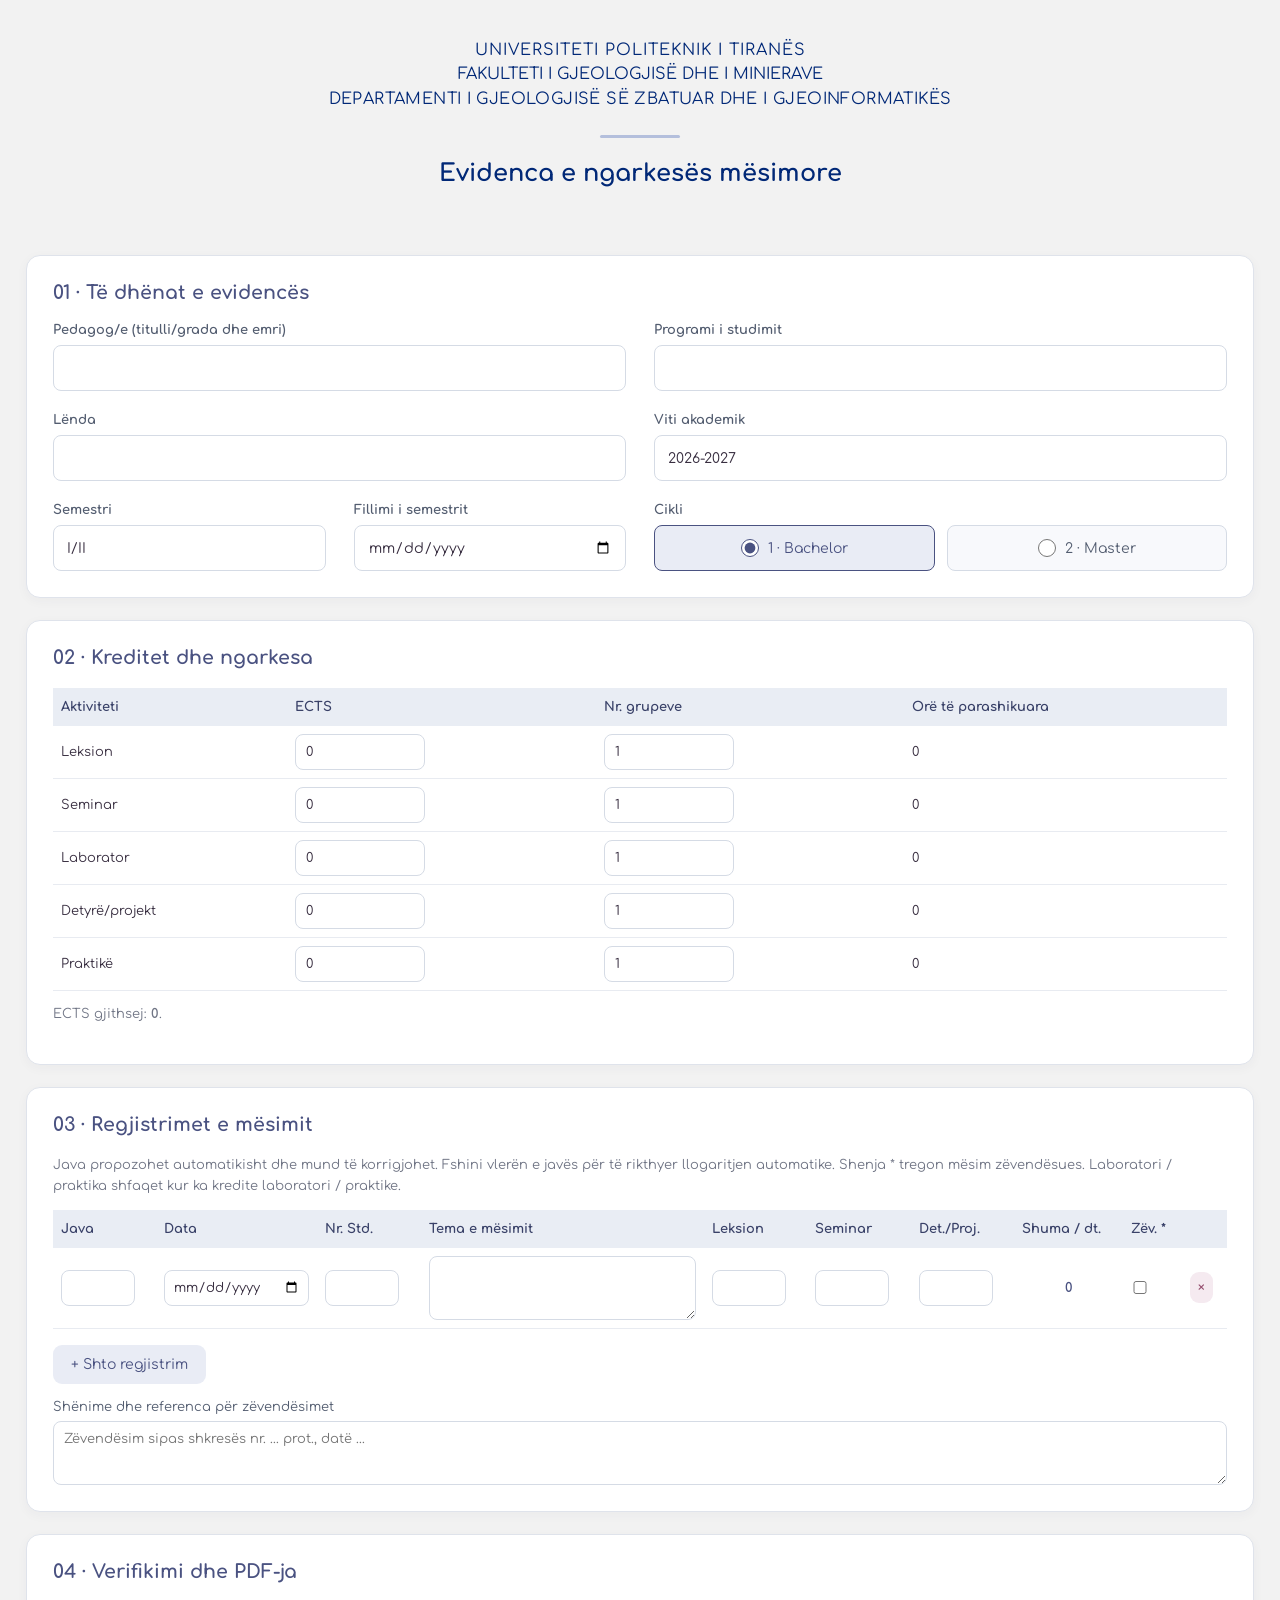
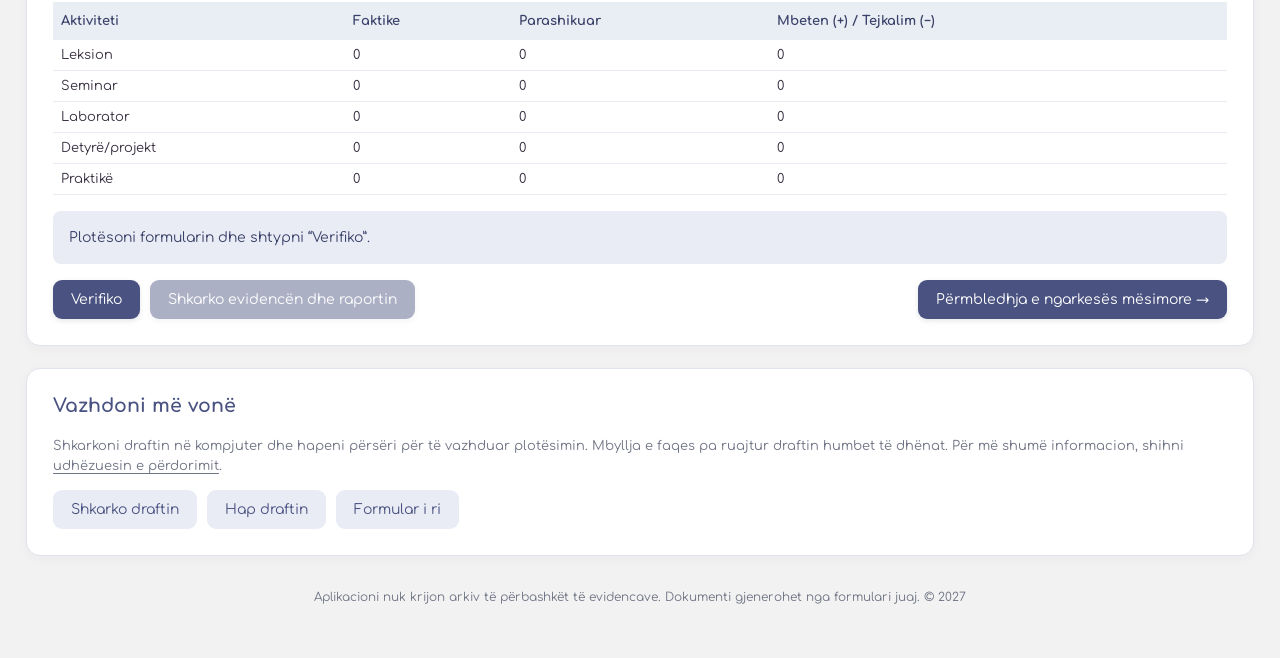
==== index.html @ a80e26cd "Update index.html" ====
<!doctype html>
<html lang="sq">

<head>
  <meta charset="utf-8">
  <meta
    name="viewport"
    content="width=device-width, initial-scale=1, shrink-to-fit=no, user-scalable=no"
  >

  <title>Evidenca mësimore | UPT</title>

  <link rel="icon" href="data:,">
  <link rel="stylesheet" href="style.css">
</head>

<body>
  <header>
    <div class="inner">
      <div class="institution-university">
        UNIVERSITETI POLITEKNIK I TIRANËS
      </div>

      <div class="institution-faculty">
        FAKULTETI I GJEOLOGJISË DHE I MINIERAVE
      </div>

      <div class="institution-department">
        DEPARTAMENTI I GJEOLOGJISË SË ZBATUAR
        DHE I GJEOINFORMATIKËS
      </div>

      <div class="header-divider"></div>

      <h1>Evidenca e ngarkesës mësimore</h1>
    </div>
  </header>

  <main>
    <form id="form" novalidate>
      <section>
        <h2>01 · Të dhënat e evidencës</h2>

        <div id="metadata"></div>
      </section>

      <section>
        <h2>02 · Kreditet dhe ngarkesa</h2>

        <div class="scroll">
          <table id="credits">
            <thead>
              <tr>
                <th>Aktiviteti</th>
                <th>ECTS</th>
                <th>Nr. grupeve</th>
                <th>Orë të parashikuara</th>
              </tr>
            </thead>

            <tbody></tbody>
          </table>
        </div>

        <p class="muted">
          ECTS gjithsej: <strong id="ects">0</strong>.
        </p>
      </section>

      <section>
        <h2>03 · Regjistrimet e mësimit</h2>

        <p class="muted">
          Java propozohet automatikisht dhe mund të korrigjohet.
          Fshini vlerën e javës për të rikthyer llogaritjen automatike.
          Shenja * tregon mësim zëvendësues.
          Laboratori / praktika shfaqet kur ka kredite laboratori / praktike.
        </p>

        <div
          id="practice-warning"
          class="status error"
          role="status"
          hidden
        ></div>

        <div class="scroll">
          <table id="lessons">
            <thead>
              <tr>
                <th>Java</th>
                <th>Data</th>
                <th>Nr. Std.</th>
                <th>Tema e mësimit</th>
                <th>Leksion</th>
                <th>Seminar</th>
                <th data-lab>Lab.</th>
                <th>Det./Proj.</th>
                <th data-practice>Praktikë</th>
                <th>Shuma / dt.</th>
                <th>Zëv. *</th>
                <th></th>
              </tr>
            </thead>

            <tbody></tbody>
          </table>
        </div>

        <p>
          <button type="button" id="add" class="secondary">
            + Shto regjistrim
          </button>
        </p>

        <label>
          Shënime dhe referenca për zëvendësimet
          <textarea
            id="notes"
            maxlength="500"
            placeholder="Zëvendësim sipas shkresës nr. ... prot., datë ..."
          ></textarea>
        </label>
      </section>

      <section>
        <h2>04 · Verifikimi dhe PDF-ja</h2>

        <div class="scroll">
          <table id="summary">
            <thead>
              <tr>
                <th>Aktiviteti</th>
                <th>Faktike</th>
                <th>Parashikuar</th>
                <th>Mbeten (+) / Tejkalim (−)</th>
              </tr>
            </thead>

            <tbody></tbody>
          </table>
        </div>

        <div
          id="status"
          class="status"
          role="status"
          aria-live="polite"
        >Plotësoni formularin dhe shtypni “Verifiko”.</div>

        <div class="actions">
          <button type="button" id="verify">
            Verifiko
          </button>

          <button type="button" id="print-pdf" disabled>
            Shkarko evidencën dhe raportin
          </button>

          <a
            href="./permbledhje/"
            class="button-link summary-action"
            target="_blank"
            rel="noopener noreferrer"
          >Përmbledhja e ngarkesës mësimore →</a>
        </div>
      </section>

      <section>
        <h2>Vazhdoni më vonë</h2>

        <p class="muted">
          Shkarkoni draftin në kompjuter dhe hapeni përsëri
          për të vazhduar plotësimin.
          Mbyllja e faqes pa ruajtur draftin humbet të dhënat.
          Për më shumë informacion, shihni
          <a
            href="./readme/"
            class="readme-link"
            target="_blank"
            rel="noopener noreferrer"
          >udhëzuesin e përdorimit</a>.
        </p>

        <div class="actions">
          <button type="button" id="save" class="secondary">
            Shkarko draftin
          </button>

          <button type="button" id="load" class="secondary">
            Hap draftin
          </button>

          <input
            type="file"
            id="file"
            accept=".json,application/json"
            hidden
          >

          <button type="button" id="clear" class="secondary">
            Formular i ri
          </button>
        </div>
      </section>
    </form>

    <footer>
      Aplikacioni nuk krijon arkiv të përbashkët të evidencave.
      Dokumenti gjenerohet nga formulari juaj.
      &copy; 2027
    </footer>
  </main>

  <script src="vendor/pdfmake.min.js"></script>
  <script src="vendor/comfortaa-vfs.js"></script>
  <script src="core.js"></script>
  <script src="pdf.js"></script>
  <script src="app.js"></script>
</body>

</html>
---- style.css ----
/* Fontet */

@font-face {
  font-family: "Comfortaa";
  src: url("fonts/Comfortaa-Regular.ttf") format("truetype");
  font-weight: 300 500;
  font-style: normal;
  font-display: swap;
}

@font-face {
  font-family: "Comfortaa";
  src: url("fonts/Comfortaa-Bold.ttf") format("truetype");
  font-weight: 600 900;
  font-style: normal;
  font-display: swap;
}

/* Ngjyrat */

:root {
  --primary: #4a5281;
  --primary-dark: #394168;
  --primary-light: #e9ecf5;
  --primary-light-hover: #dde2ef;

  --page-bg: #f2f2f2;
  --surface: #ffffff;

  --text: #382e40;
  --muted: #707585;
  --label: #535d70;
  --header-text: #012877;

  --border: #d5dbe5;
  --section-border: #dfe3eb;
  --row-border: #e8ebf1;

  --table-header: #e9edf4;
  --focus: #7b87b2;
  --focus-ring: #b4bfdc;
}

/* Rregullat bazë */

*,
*::before,
*::after {
  box-sizing: border-box;
}

[hidden] {
  display: none !important;
}

body {
  margin: 0;
  font-family: "Comfortaa", sans-serif;
  font-optical-sizing: auto;
  color: var(--text);
  background: var(--page-bg);
}

.comfortaa-400 {
  font-family: "Comfortaa", sans-serif;
  font-optical-sizing: auto;
  font-weight: 400;
  font-style: normal;
}

/* Koka e faqes */

header {
  padding: 38px 24px 32px;
  background: var(--page-bg);
  color: var(--header-text);
  text-align: center;
}

header .inner,
main {
  max-width: 1260px;
  margin: auto;
}

.institution-university {
  letter-spacing: 1px;
  line-height: 1.5;
}

.institution-faculty {
  line-height: 1.5;
}

.institution-department {
  letter-spacing: 0.4px;
  line-height: 1.7;
}

.header-divider {
  width: 80px;
  height: 3px;
  margin: 22px auto;
  background: var(--focus-ring);
  border-radius: 3px;
}

h1 {
  margin: 0 0 10px;
  font-size: 24px;
  font-weight: 600;
}

header p {
  margin: 0;
  font-size: 14px;
  line-height: 1.6;
}

/* Përmbajtja */

main {
  padding: 26px 16px;
}

section {
  margin-bottom: 22px;
  padding: 26px;
  background: var(--surface);
  border: 1px solid var(--section-border);
  border-radius: 14px;
  box-shadow: 0 3px 12px rgba(40, 55, 85, 0.04);
}

h2 {
  margin: 0 0 20px;
  color: var(--primary);
  font-size: 19px;
}

/* 01 · Të dhënat e evidencës */

#metadata {
  display: grid;
  grid-template-columns: repeat(12, minmax(0, 1fr));
  gap: 22px 28px;
  align-items: start;
}

#metadata > .metadata-half {
  grid-column: span 6;
}

#metadata > .metadata-quarter {
  grid-column: span 3;
}

label,
.cycle-field {
  display: block;
  min-width: 0;
  color: var(--label);
  font-size: 13px;
}

#metadata > label,
#metadata > .cycle-field {
  font-weight: 600;
}

/* Fushat e formularit */

input,
textarea {
  display: block;
  width: 100%;
  margin-top: 7px;
  padding: 10px;
  border: 1px solid var(--border);
  border-radius: 8px;
  background: var(--surface);
  color: var(--text);
  font: inherit;
}

#metadata input:not([type="radio"]):not([type="hidden"]) {
  height: 46px;
  margin-top: 8px;
  padding: 11px 13px;
  font-size: 14px;
  font-weight: normal;
}

textarea {
  min-height: 64px;
  resize: vertical;
}

input:focus,
textarea:focus {
  outline: 2px solid var(--focus);
  outline-offset: 1px;
  border-color: var(--focus);
}

/* Datat — kalendari i shfletuesit */

input[type="date"] {
  -webkit-appearance: none;
  appearance: none;
  color-scheme: light;

  width: 100%;
  min-width: 0;
  max-width: 100%;
  min-inline-size: 0;

  height: 46px;
  min-height: 46px;
  font-size: 16px;
  line-height: normal;
}

#metadata input[type="date"] {
  font-size: 16px;
}

input[type="date"]::-webkit-date-and-time-value {
  min-width: 0;
  margin: 0;
  padding: 0;
  text-align: left;
}

/* Përzgjedhja e ciklit */

.cycle-options {
  display: flex;
  gap: 12px;
  margin-top: 8px;
  min-height: 46px;
}

.cycle-options label {
  white-space: nowrap;
  flex: 1;
  display: flex;
  align-items: center;
  justify-content: center;
  gap: 9px;

  min-height: 46px;
  padding: 9px 12px;
  border: 1px solid var(--border);
  border-radius: 8px;

  background: #f8f9fc;
  font-size: 14px;
  font-weight: normal;
  cursor: pointer;
}

.cycle-options label:has(input:checked) {
  border-color: var(--primary);
  background: var(--primary-light);
  color: var(--primary);
}

.cycle-options input[type="radio"] {
  flex-shrink: 0;
  width: 18px;
  height: 18px;
  margin: 0;
  padding: 0;
  accent-color: var(--primary);
}

/* Tabelat */

.scroll {
  max-width: 100%;
  overflow-x: auto;
}

table {
  width: 100%;
  border-collapse: collapse;
  font-size: 13px;
}

th {
  padding: 12px 8px;
  background: var(--table-header);
  color: var(--primary-dark);
  text-align: left;
  vertical-align: middle;
}

td {
  padding: 8px;
  border-bottom: 1px solid var(--row-border);
}

td input,
td textarea {
  margin: 0;
}

/* 02 · Kreditet dhe ngarkesa */

#credits input {
  max-width: 130px;
}

/* 03 · Regjistrimet e mësimit */

#lessons {
  min-width: 1120px;
}

#lessons.no-practice {
  min-width: 1040px;
}

#lessons th {
  white-space: nowrap;
}

#lessons input {
  width: 74px;
  padding: 8px;
}

#lessons th:nth-child(2),
#lessons td:nth-child(2) {
  width: 161px;
  min-width: 161px;
}

/* Lartësi e njëjtë për datën dhe fushat numerike */

#lessons input[type="number"],
#lessons input[data-k="date"] {
  height: 36px;
  min-height: 36px;
  padding: 8px;
  font-size: 13px;
  line-height: normal;
}

#lessons input[data-k="date"] {
  width: 145px;
  min-width: 145px;
  max-width: 145px;
}

#lessons textarea {
  min-width: 230px;
}

#lessons input[type="checkbox"] {
  width: 18px;
  accent-color: var(--primary);
}

#lessons [data-total] {
  text-align: center;
  font-weight: bold;
  color: var(--primary);
}

/* Butonat */

button,
.download,
.button-link {
  display: inline-block;
  padding: 12px 18px;
  border: 0;
  border-radius: 9px;

  background: var(--primary);
  color: white;

  font: inherit;
  font-size: 14px;
  text-decoration: none;

  cursor: pointer;
  box-shadow: 0 2px 5px rgba(40, 55, 85, 0.12);
  transition: background-color 0.2s, box-shadow 0.2s;
}

button:not(:disabled):hover,
.download:hover,
.button-link:hover {
  background: var(--primary-dark);
  box-shadow: 0 4px 10px rgba(40, 55, 85, 0.18);
}

button:focus-visible,
.download:focus-visible,
.button-link:focus-visible {
  outline: 3px solid var(--focus-ring);
  outline-offset: 3px;
}

button.secondary,
.button-link.secondary {
  background: var(--primary-light);
  color: var(--primary);
  box-shadow: none;
}

button.secondary:not(:disabled):hover,
.button-link.secondary:hover {
  background: var(--primary-light-hover);
  box-shadow: none;
}

button.remove {
  padding: 8px;
  background: #f5eaf0;
  color: #934b6c;
  box-shadow: none;
}

button.remove:not(:disabled):hover {
  background: #ecd7e2;
  box-shadow: none;
}

button:disabled {
  opacity: 0.45;
  cursor: not-allowed;
}

.actions {
  display: flex;
  flex-wrap: wrap;
  align-items: center;
  gap: 10px;
}

/* Udhëzuesi pas tekstit për ruajtjen e draftit */

.muted .readme-link {
  color: inherit;
  font-size: inherit;
  text-decoration: underline;
  text-underline-offset: 3px;
}

.muted .readme-link:hover {
  color: var(--primary);
}

.muted .readme-link:focus-visible {
  outline: 2px solid var(--primary);
  outline-offset: 4px;
  border-radius: 3px;
}

/* Tekstet ndihmëse dhe mesazhet */

.muted {
  color: var(--muted);
  font-size: 13px;
  line-height: 1.6;
}

.status {
  min-width: 0;
  max-width: 100%;

  margin: 16px 0;
  padding: 16px;
  border-radius: 8px;

  background: var(--primary-light);
  color: var(--primary-dark);

  white-space: pre-line;
  overflow-wrap: anywhere;
  word-break: normal;

  font-size: 14px;
  line-height: 1.5;
}

.status.error {
  background: #fff0ed;
  color: #943c2d;
}

.status.success {
  background: #e5f4eb;
  color: #1e6040;
}

.bad {
  color: #b34b32;
  font-weight: bold;
}

/* Fundi i faqes */

footer {
  padding: 12px 0 28px;
  color: var(--muted);
  font-size: 12px;
  text-align: center;
}

/* Hapësira e ciklit në tablet */

@media (min-width: 761px) and (max-width: 1000px) {
  #metadata .cycle-options {
    gap: 8px;
  }

  #metadata .cycle-options label {
    gap: 6px;
    padding: 9px 6px;
    font-size: 13px;
  }
}

/* Paraqitja në ekranet e vogla */

@media (max-width: 760px) {
  #metadata {
    grid-template-columns: 1fr;
    gap: 18px;
  }

  #metadata > .metadata-half,
  #metadata > .metadata-quarter {
    grid-column: 1 / -1;
  }

  section {
    padding: 17px;
  }

  header {
    padding: 28px 18px;
  }

  .institution-university {
    font-size: 18px;
  }

  .institution-faculty {
    font-size: 13px;
  }

  .institution-department {
    font-size: 11px;
  }

  h1 {
    font-size: 23px;
  }
}

/* Përmbledhja në bllokun e verifikimit. */
.button-link.summary-action {
  margin-left: auto;
  max-width: 100%;
  text-align: center;
}

@media (max-width: 760px) {
  .button-link.summary-action {
    margin-left: 0;
  }
}
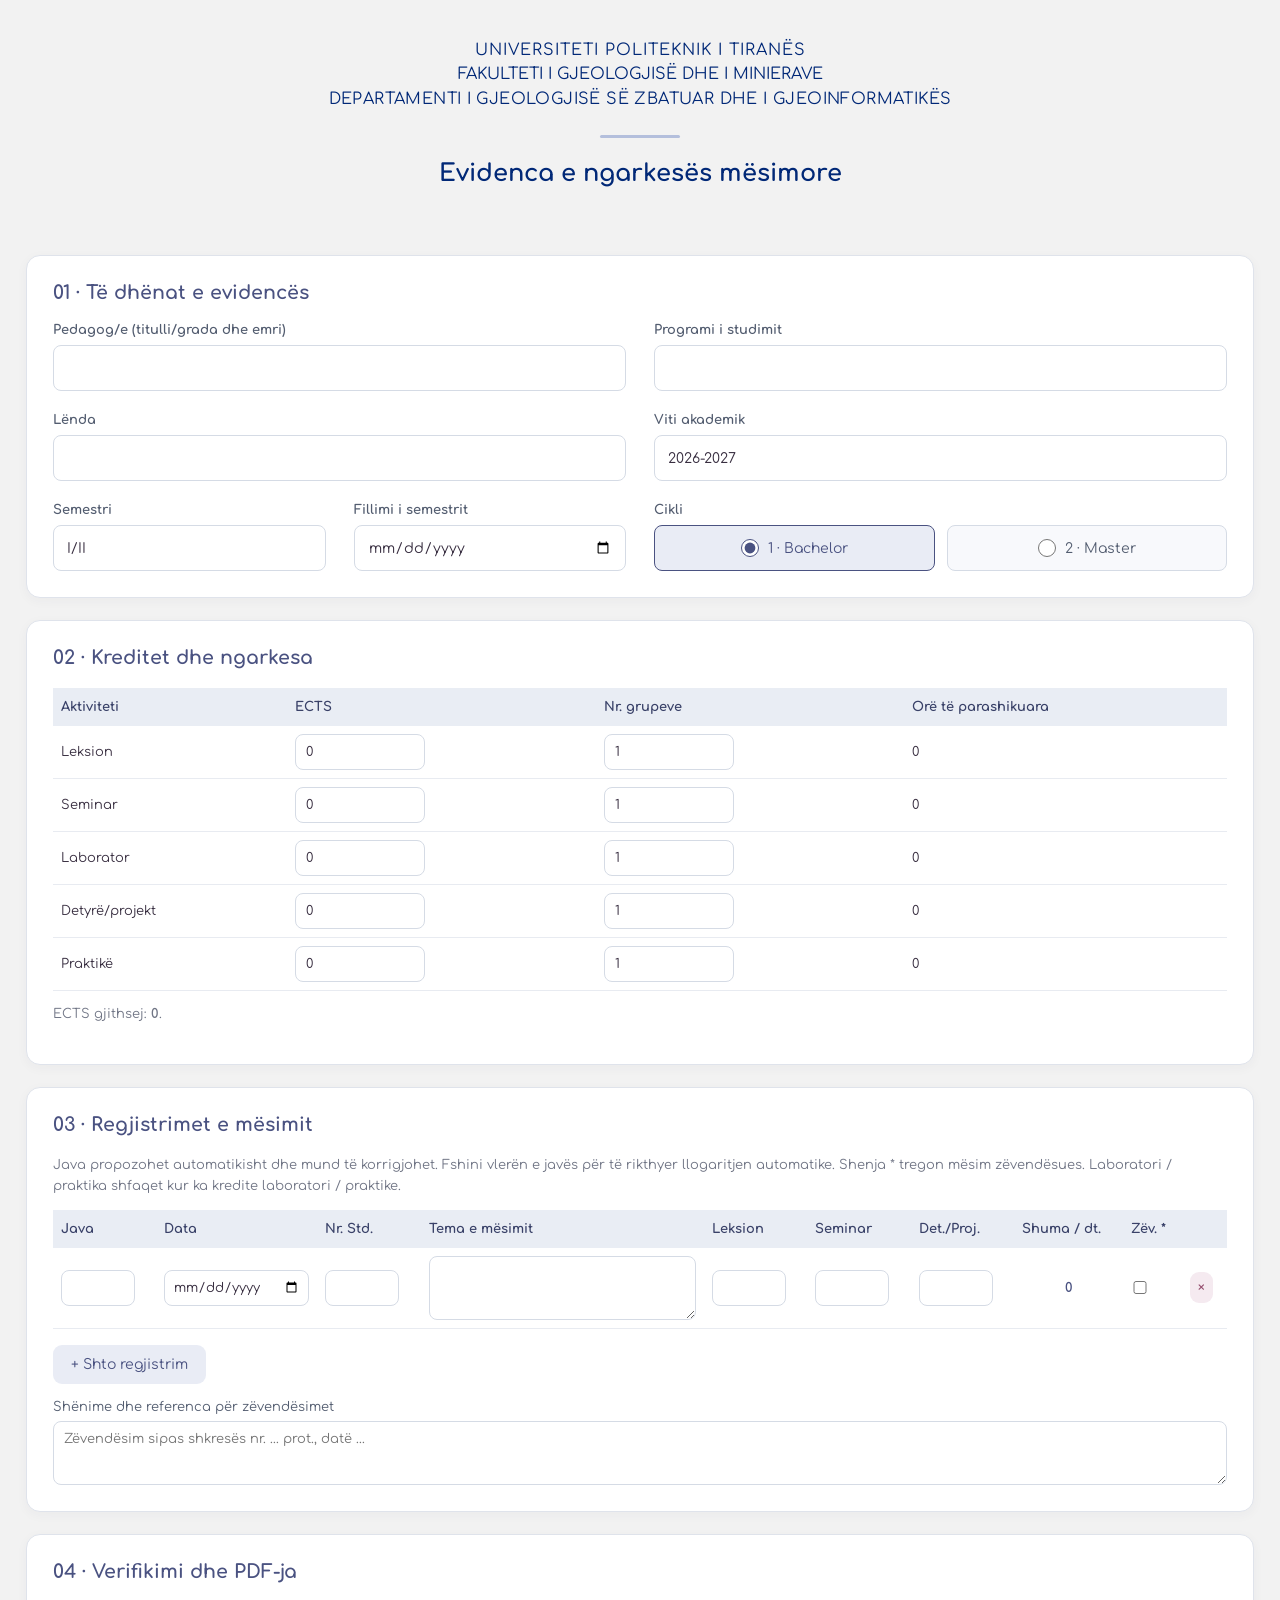
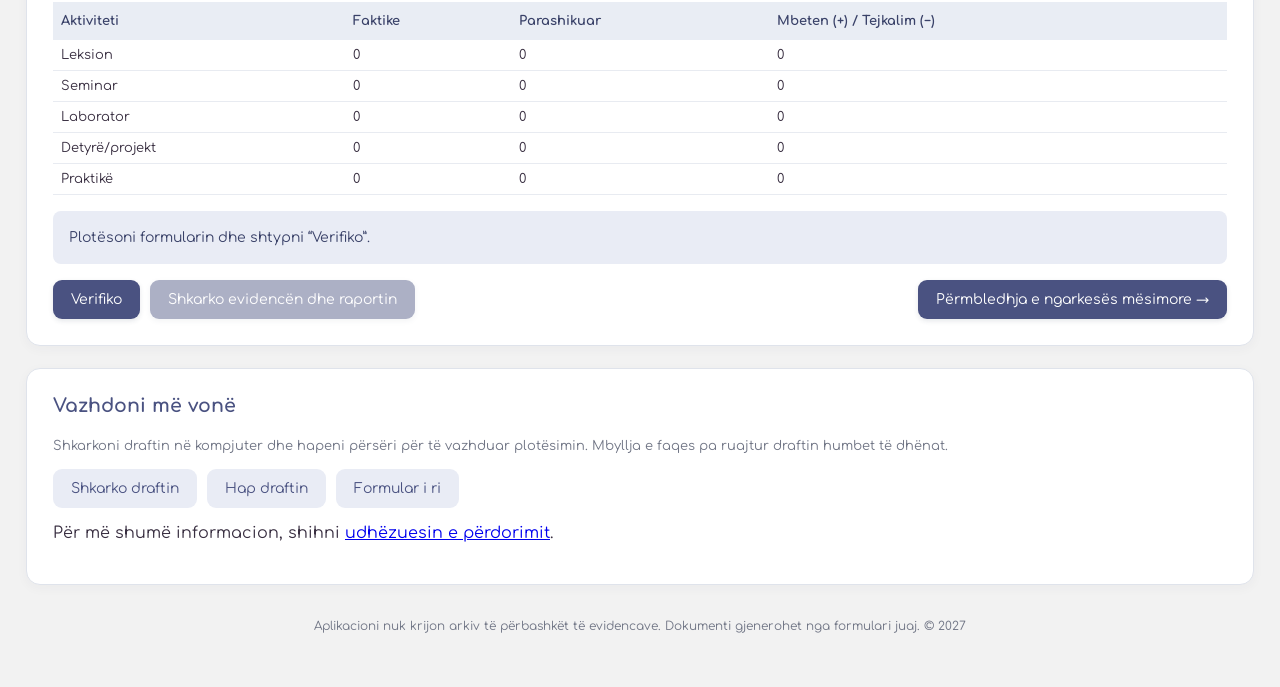
==== commit ec7d38ad: "Update index.html" ====
--- a/index.html
+++ b/index.html
@@ -173,6 +173,29 @@
           Shkarkoni draftin në kompjuter dhe hapeni përsëri
           për të vazhduar plotësimin.
           Mbyllja e faqes pa ruajtur draftin humbet të dhënat.
+        </p>
+
+        <div class="actions">
+          <button type="button" id="save" class="secondary">
+            Shkarko draftin
+          </button>
+
+          <button type="button" id="load" class="secondary">
+            Hap draftin
+          </button>
+
+          <input
+            type="file"
+            id="file"
+            accept=".json,application/json"
+            hidden
+          >
+
+          <button type="button" id="clear" class="secondary">
+            Formular i ri
+          </button>
+        </div>
+        <p>
           Për më shumë informacion, shihni
           <a
             href="./readme/"
@@ -181,27 +204,6 @@
             rel="noopener noreferrer"
           >udhëzuesin e përdorimit</a>.
         </p>
-
-        <div class="actions">
-          <button type="button" id="save" class="secondary">
-            Shkarko draftin
-          </button>
-
-          <button type="button" id="load" class="secondary">
-            Hap draftin
-          </button>
-
-          <input
-            type="file"
-            id="file"
-            accept=".json,application/json"
-            hidden
-          >
-
-          <button type="button" id="clear" class="secondary">
-            Formular i ri
-          </button>
-        </div>
       </section>
     </form>
 
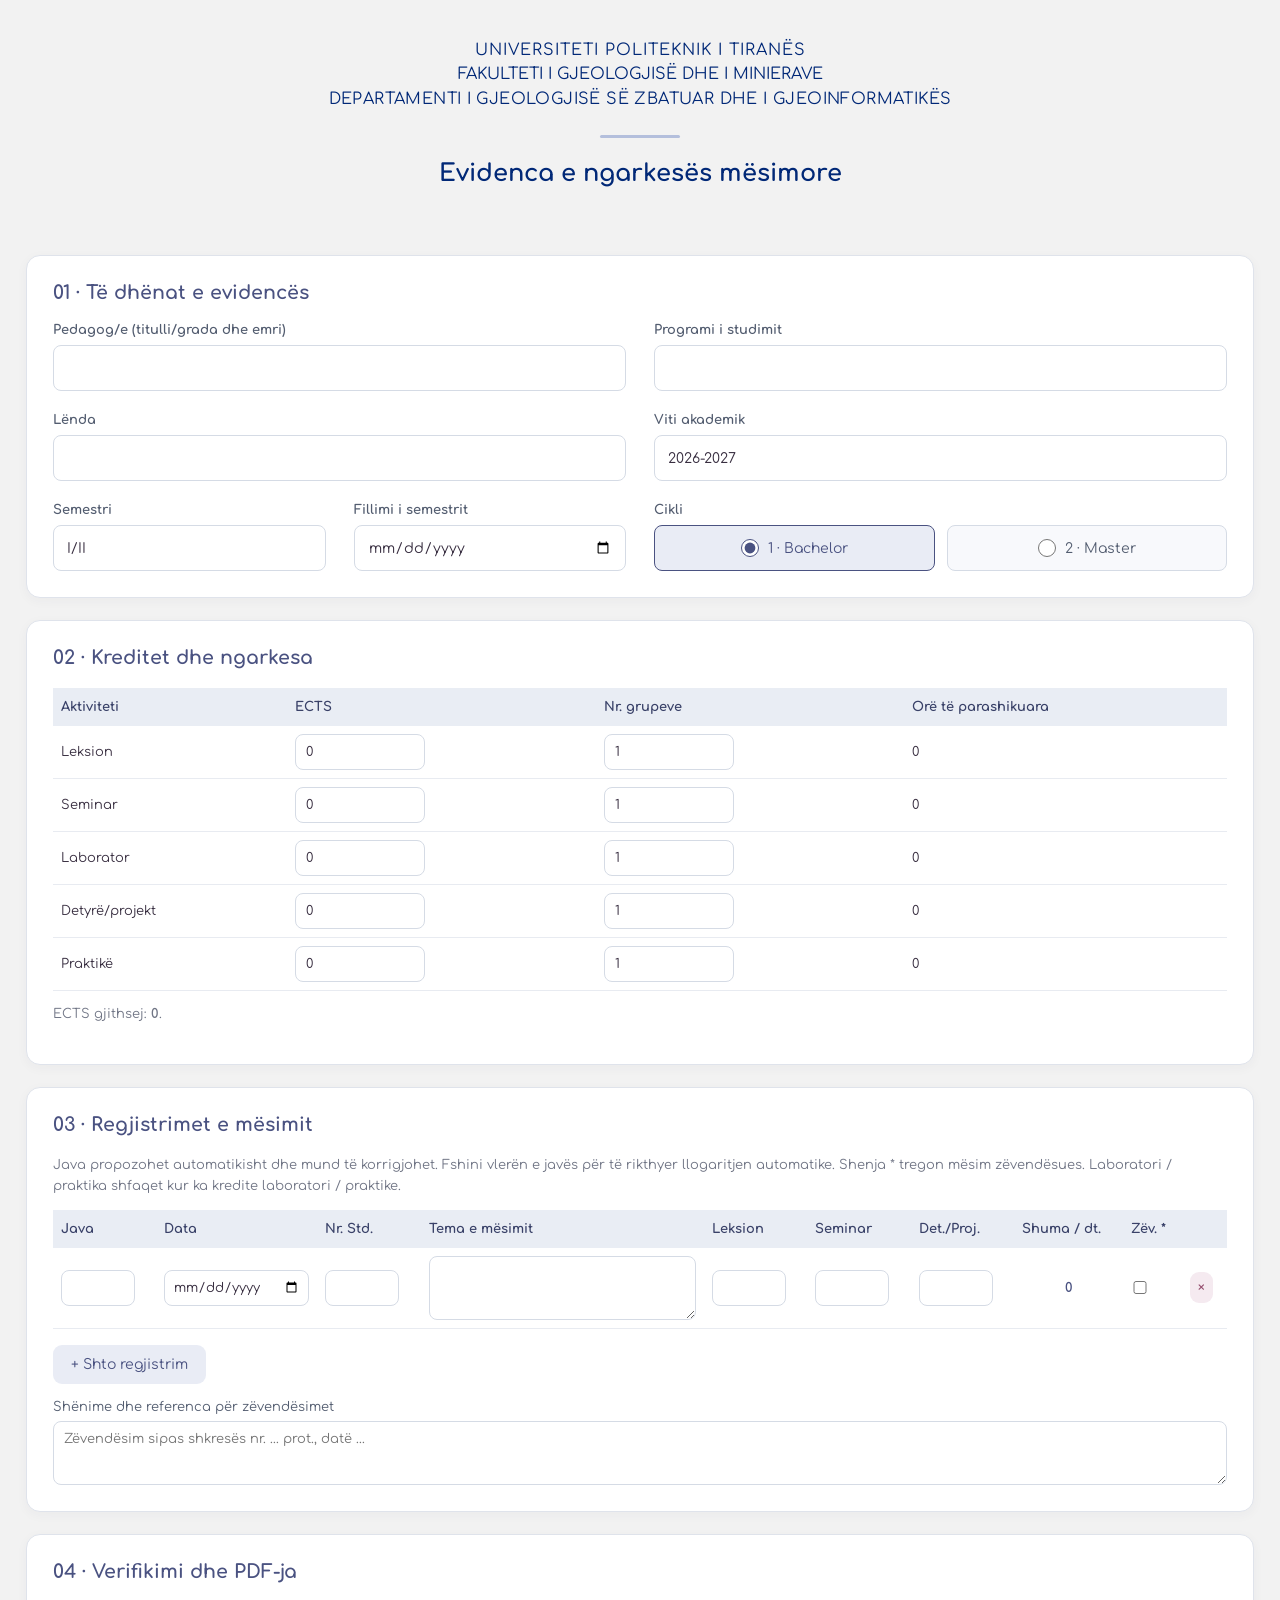
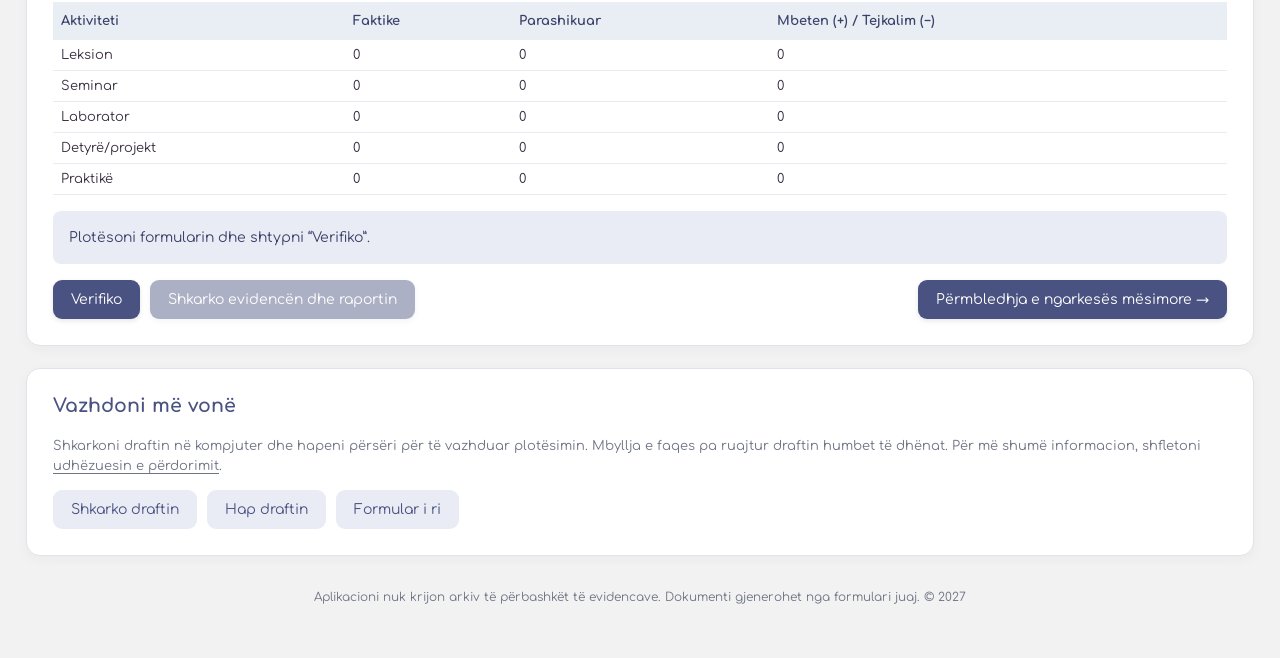
==== commit b977a384: "Update index.html" ====
--- a/index.html
+++ b/index.html
@@ -173,6 +173,13 @@
           Shkarkoni draftin në kompjuter dhe hapeni përsëri
           për të vazhduar plotësimin.
           Mbyllja e faqes pa ruajtur draftin humbet të dhënat.
+          Për më shumë informacion, shfletoni
+          <a
+            href="./readme/"
+            class="readme-link"
+            target="_blank"
+            rel="noopener noreferrer"
+          >udhëzuesin e përdorimit</a>.
         </p>
 
         <div class="actions">
@@ -195,15 +202,6 @@
             Formular i ri
           </button>
         </div>
-        <p>
-          Për më shumë informacion, shihni
-          <a
-            href="./readme/"
-            class="readme-link"
-            target="_blank"
-            rel="noopener noreferrer"
-          >udhëzuesin e përdorimit</a>.
-        </p>
       </section>
     </form>
 
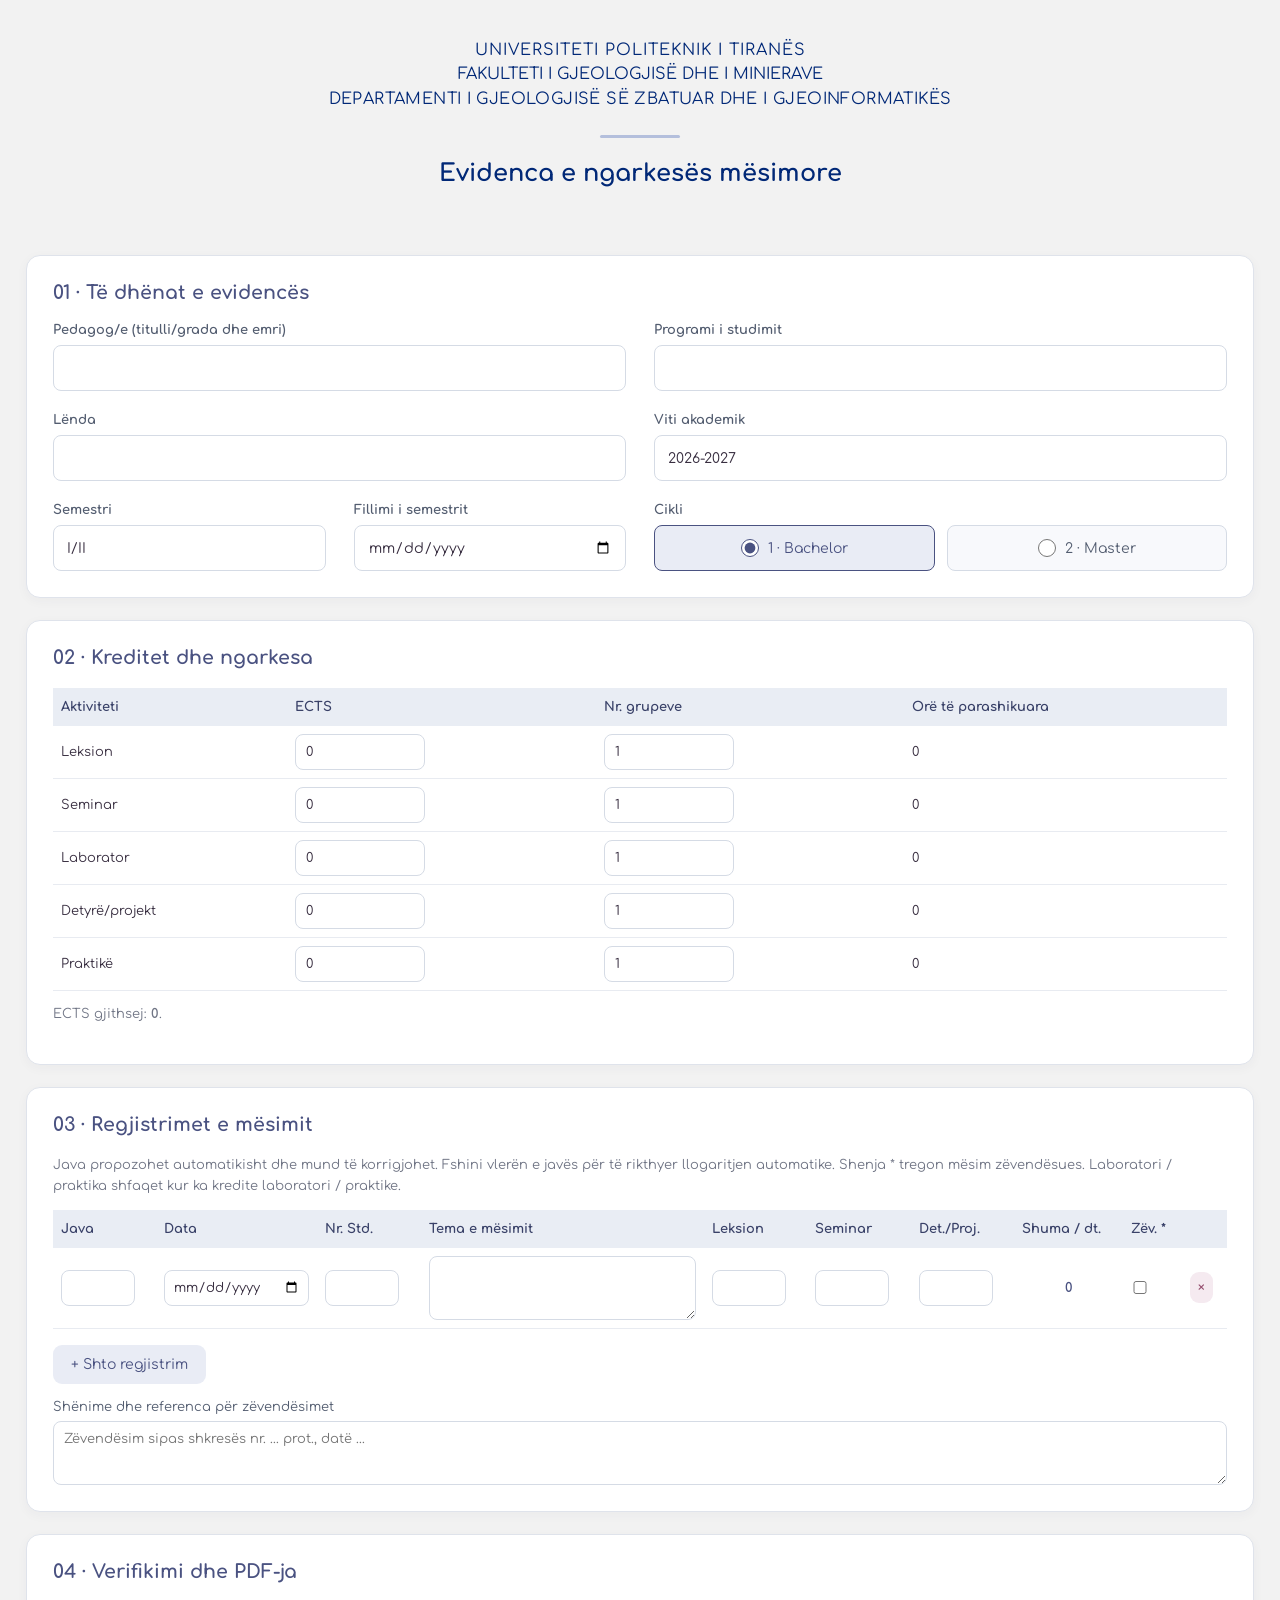
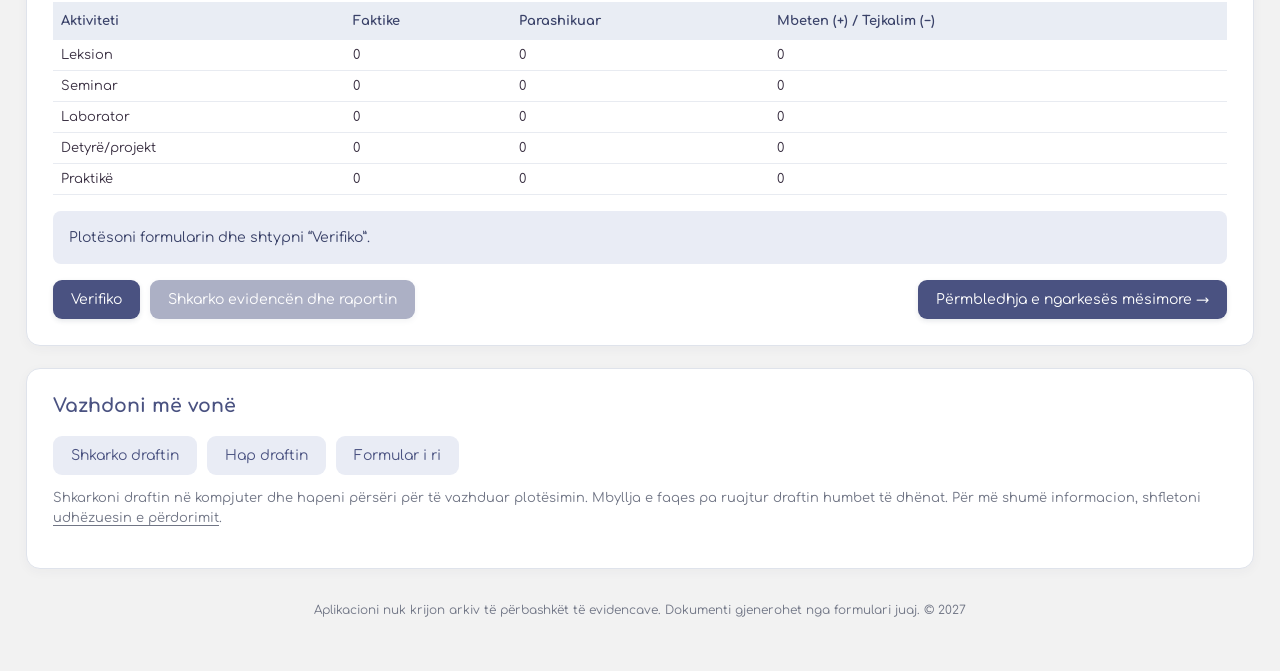
==== commit a477544d: "Update index.html" ====
--- a/index.html
+++ b/index.html
@@ -169,6 +169,26 @@
       <section>
         <h2>Vazhdoni më vonë</h2>
 
+        <div class="actions">
+          <button type="button" id="save" class="secondary">
+            Shkarko draftin
+          </button>
+
+          <button type="button" id="load" class="secondary">
+            Hap draftin
+          </button>
+
+          <input
+            type="file"
+            id="file"
+            accept=".json,application/json"
+            hidden
+          >
+
+          <button type="button" id="clear" class="secondary">
+            Formular i ri
+          </button>
+        </div>
         <p class="muted">
           Shkarkoni draftin në kompjuter dhe hapeni përsëri
           për të vazhduar plotësimin.
@@ -181,27 +201,6 @@
             rel="noopener noreferrer"
           >udhëzuesin e përdorimit</a>.
         </p>
-
-        <div class="actions">
-          <button type="button" id="save" class="secondary">
-            Shkarko draftin
-          </button>
-
-          <button type="button" id="load" class="secondary">
-            Hap draftin
-          </button>
-
-          <input
-            type="file"
-            id="file"
-            accept=".json,application/json"
-            hidden
-          >
-
-          <button type="button" id="clear" class="secondary">
-            Formular i ri
-          </button>
-        </div>
       </section>
     </form>
 
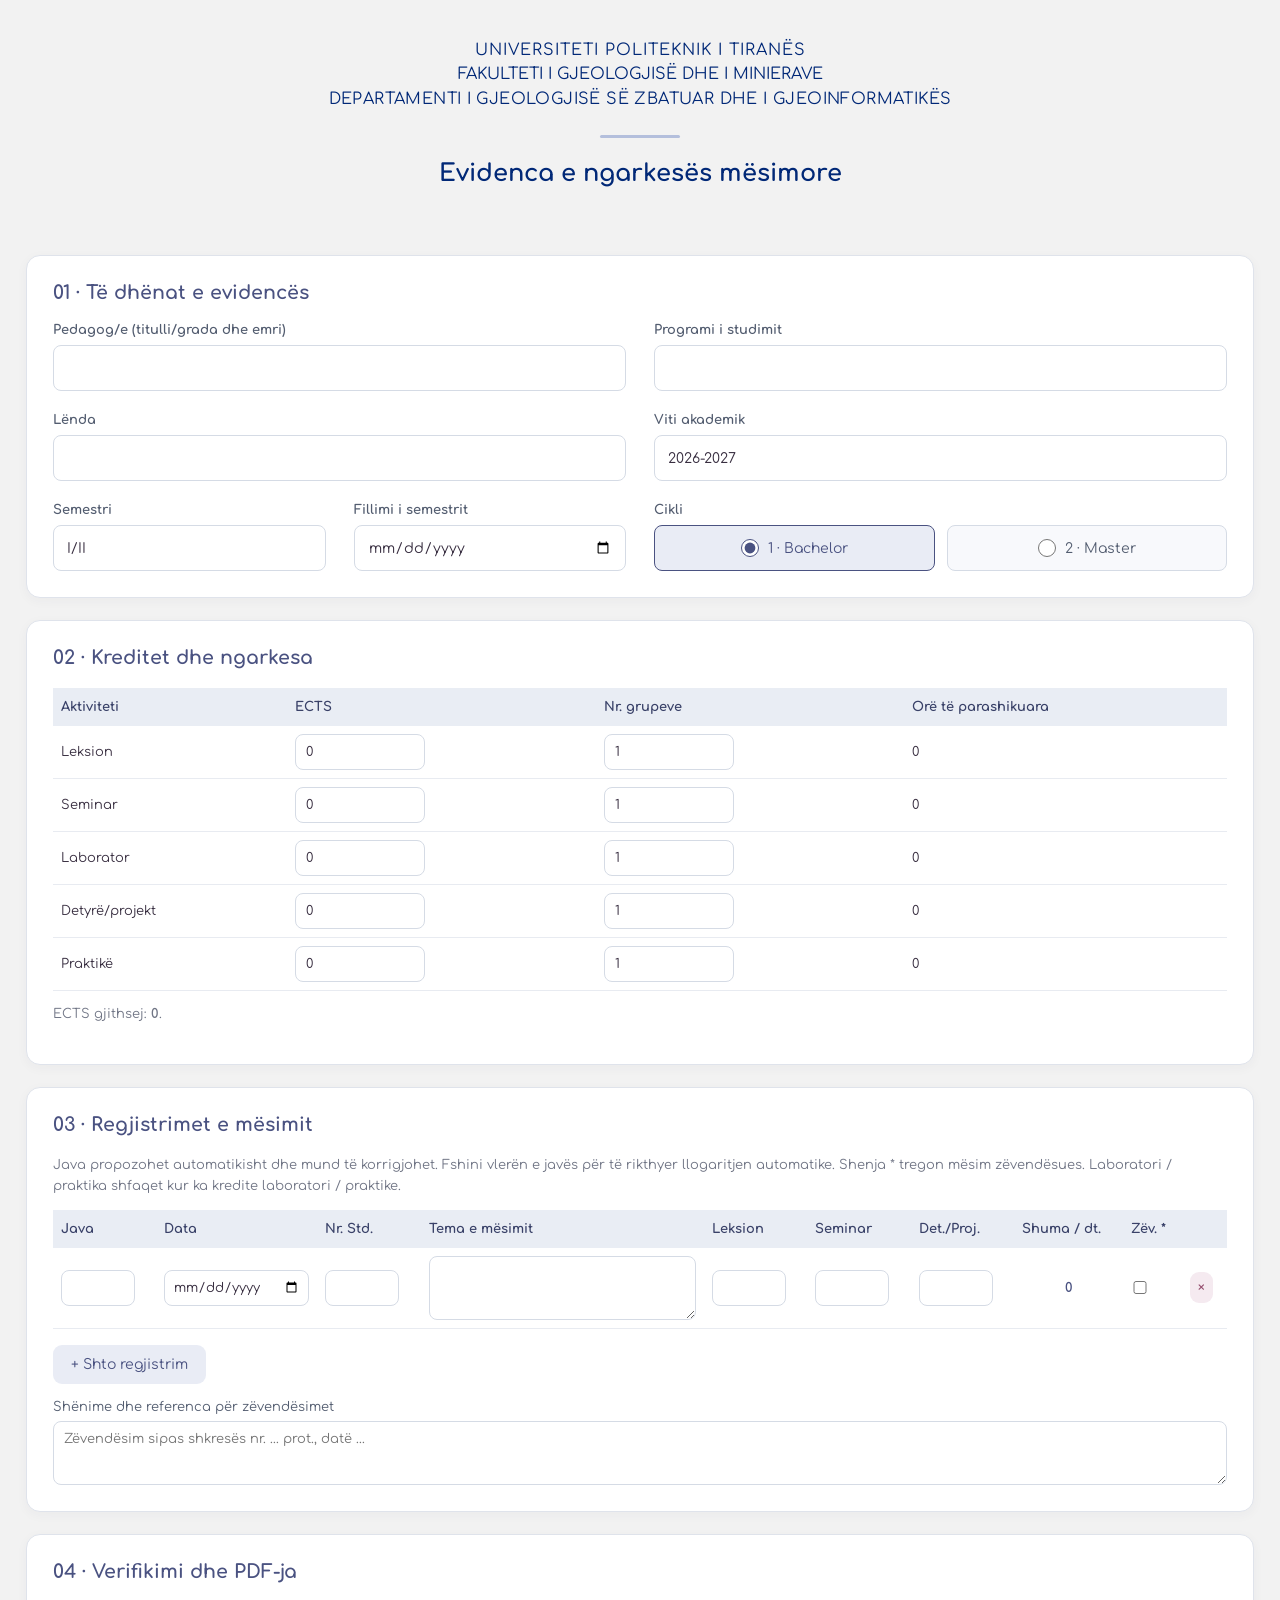
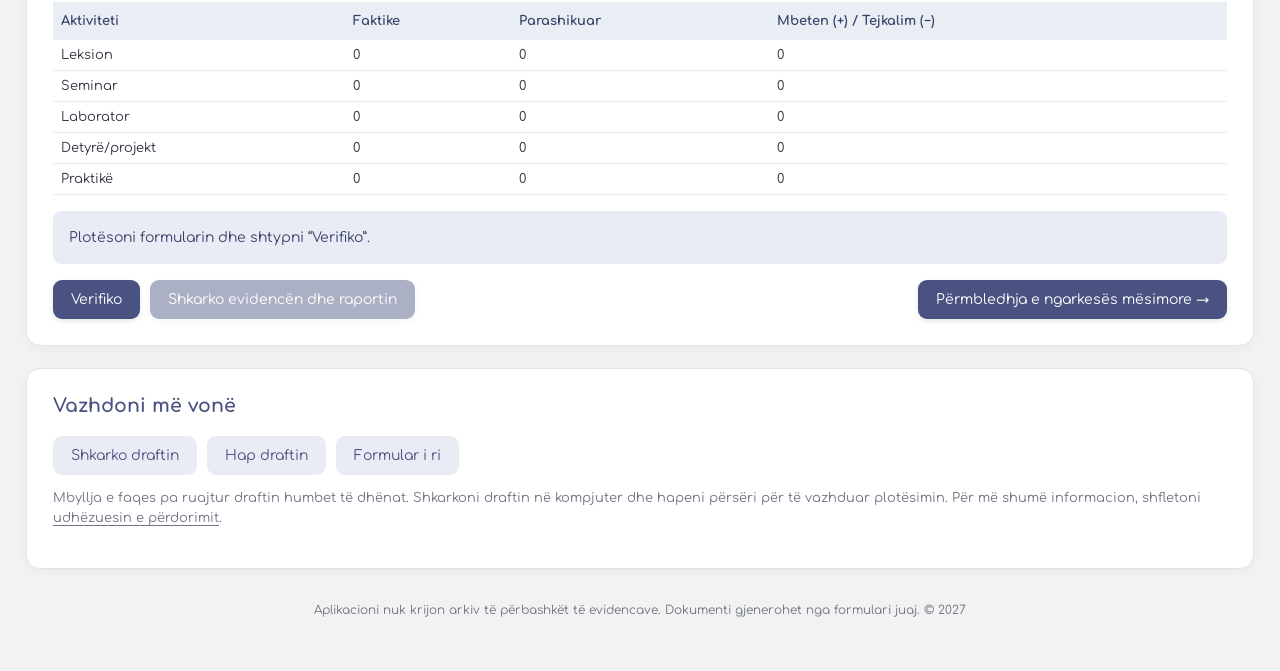
==== commit e0bd20a4: "Update index.html" ====
--- a/index.html
+++ b/index.html
@@ -190,10 +190,8 @@
           </button>
         </div>
         <p class="muted">
-          Shkarkoni draftin në kompjuter dhe hapeni përsëri
-          për të vazhduar plotësimin.
-          Mbyllja e faqes pa ruajtur draftin humbet të dhënat.
-          Për më shumë informacion, shfletoni
+          Mbyllja e faqes pa ruajtur draftin humbet të dhënat. Shkarkoni draftin në kompjuter dhe hapeni përsëri
+          për të vazhduar plotësimin. Për më shumë informacion, shfletoni
           <a
             href="./readme/"
             class="readme-link"
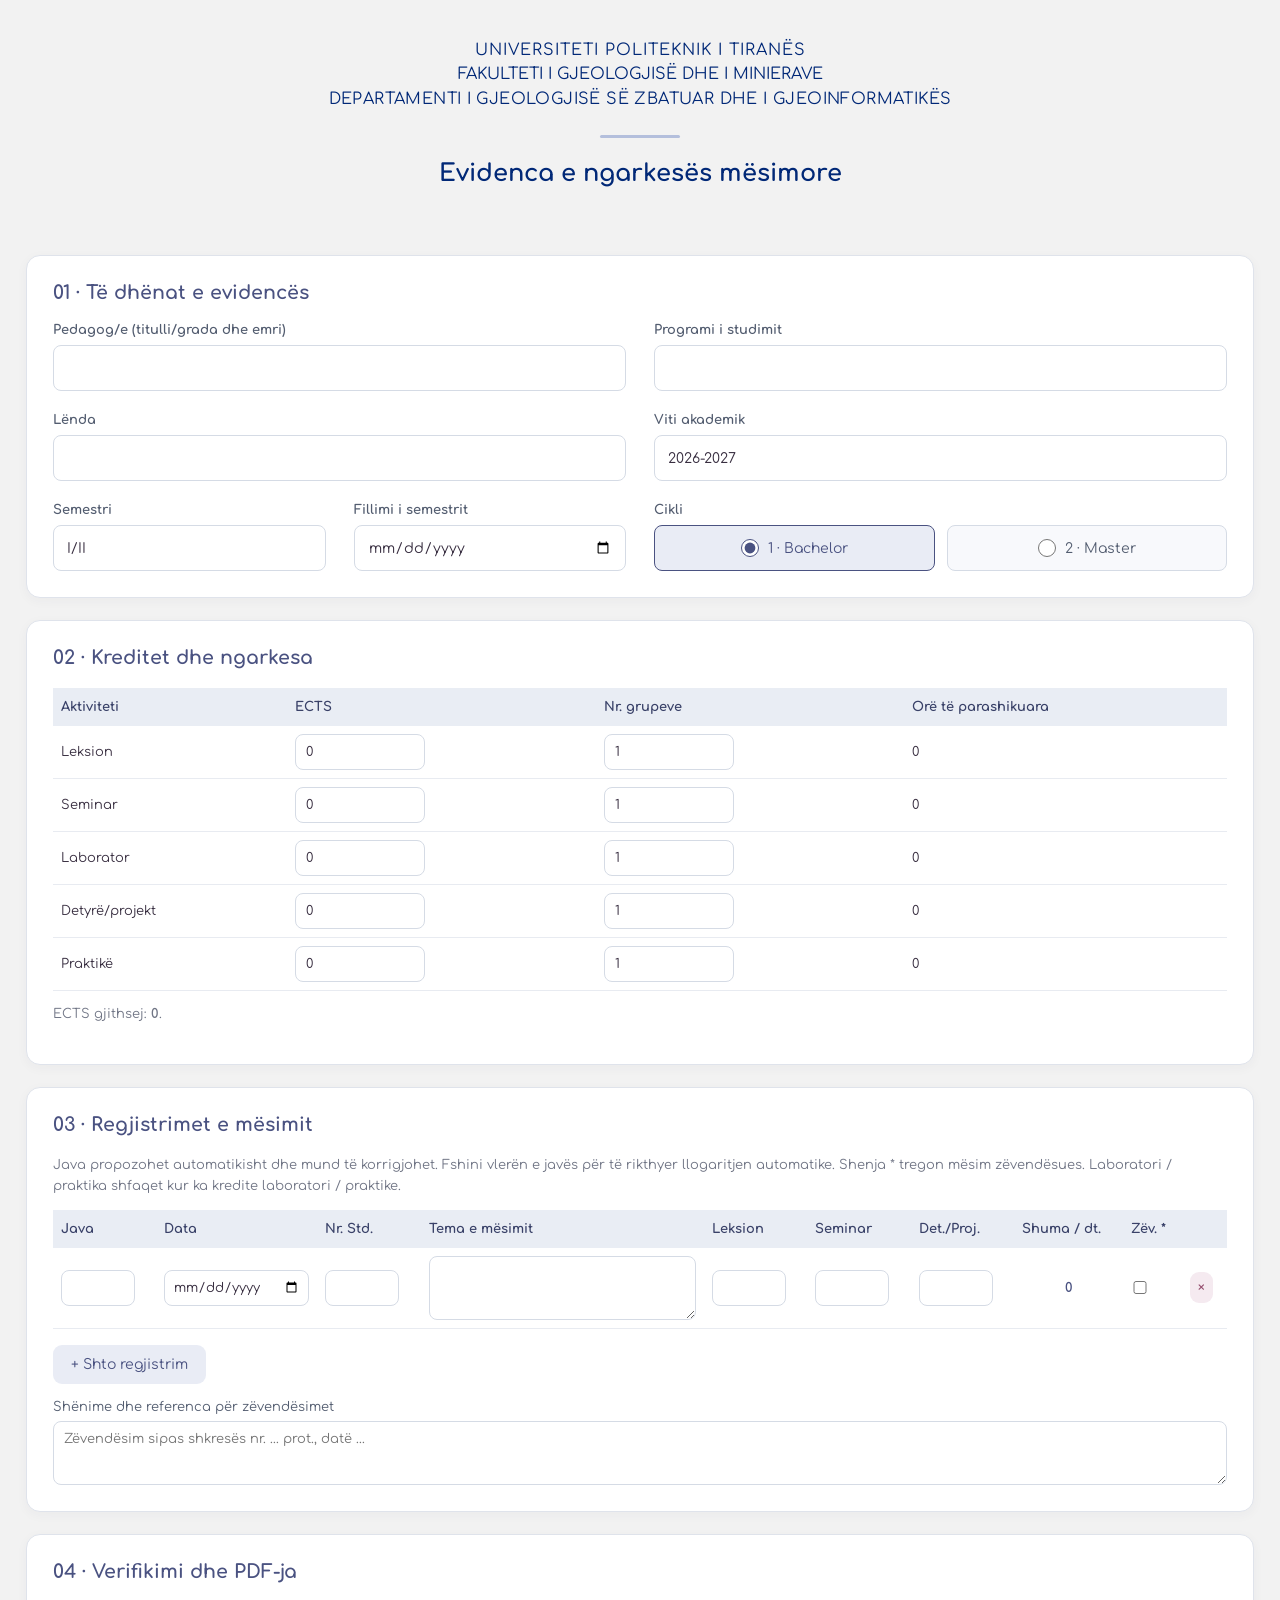
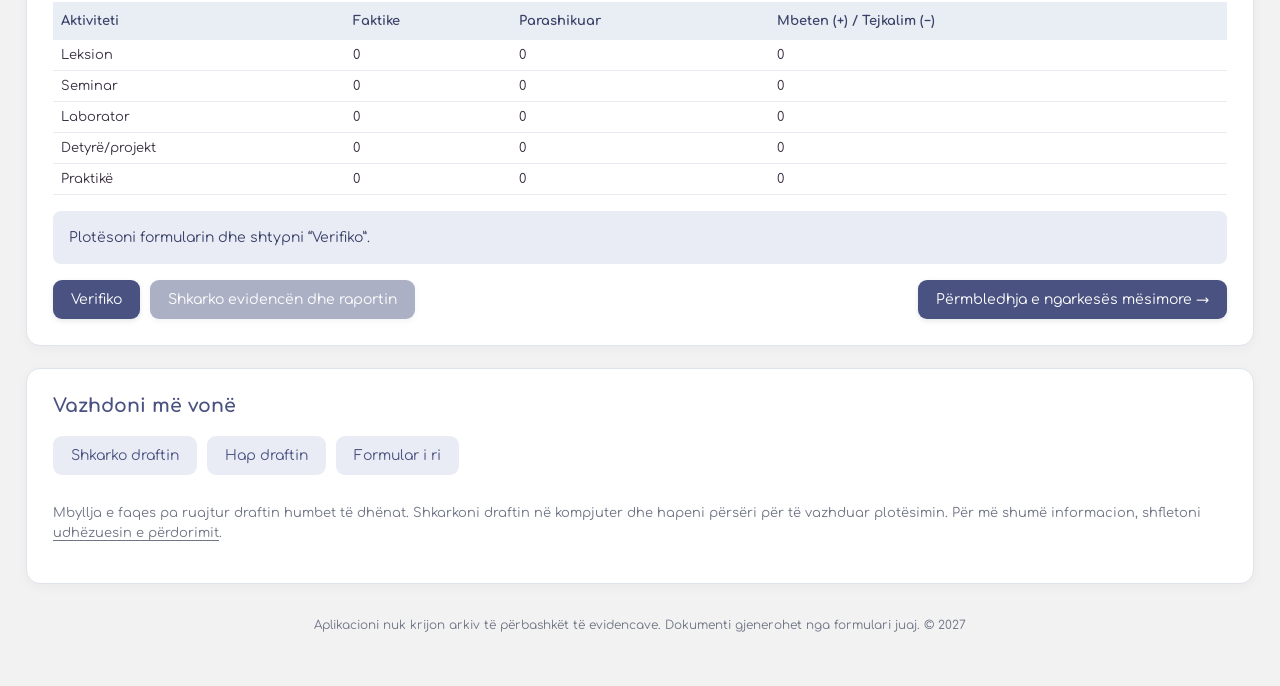
==== commit 7c52ba99: "Update index.html" ====
--- a/index.html
+++ b/index.html
@@ -148,21 +148,25 @@
           aria-live="polite"
         >Plotësoni formularin dhe shtypni “Verifiko”.</div>
 
-        <div class="actions">
-          <button type="button" id="verify">
-            Verifiko
-          </button>
-
-          <button type="button" id="print-pdf" disabled>
-            Shkarko evidencën dhe raportin
-          </button>
+        <div class="actions verification-actions">
+          <div class="actions verification-buttons">
+            <button type="button" id="verify">
+              Verifiko
+            </button>
+
+            <button type="button" id="print-pdf" disabled>
+              Shkarko evidencën dhe raportin
+            </button>
+          </div>
 
           <a
             href="./permbledhje/"
             class="button-link summary-action"
             target="_blank"
             rel="noopener noreferrer"
-          >Përmbledhja e ngarkesës mësimore →</a>
+          >
+            Përmbledhja e ngarkesës mësimore →
+          </a>
         </div>
       </section>
 
@@ -189,9 +193,12 @@
             Formular i ri
           </button>
         </div>
-        <p class="muted">
-          Mbyllja e faqes pa ruajtur draftin humbet të dhënat. Shkarkoni draftin në kompjuter dhe hapeni përsëri
-          për të vazhduar plotësimin. Për më shumë informacion, shfletoni
+
+        <p class="muted draft-help">
+          Mbyllja e faqes pa ruajtur draftin humbet të dhënat.
+          Shkarkoni draftin në kompjuter dhe hapeni përsëri
+          për të vazhduar plotësimin.
+          Për më shumë informacion, shfletoni
           <a
             href="./readme/"
             class="readme-link"
--- a/style.css
+++ b/style.css
@@ -442,6 +442,25 @@
   gap: 10px;
 }
 
+/* 04 · Butonat e verifikimit dhe përmbledhjes */
+
+.verification-actions {
+  gap: 16px 24px;
+}
+
+.verification-buttons {
+  flex: 1 0 auto;
+  min-width: 0;
+  max-width: 100%;
+}
+
+.button-link.summary-action {
+  flex: 0 1 auto;
+  margin: 0;
+  max-width: 100%;
+  text-align: center;
+}
+
 /* Udhëzuesi pas tekstit për ruajtjen e draftit */
 
 .muted .readme-link {
@@ -469,6 +488,11 @@
   line-height: 1.6;
 }
 
+/* Hapësira mes butonave dhe udhëzimit për draftin */
+.draft-help {
+  margin-top: 28px;
+}
+
 .status {
   min-width: 0;
   max-width: 100%;
@@ -563,16 +587,3 @@
     font-size: 23px;
   }
 }
-
-/* Përmbledhja në bllokun e verifikimit. */
-.button-link.summary-action {
-  margin-left: auto;
-  max-width: 100%;
-  text-align: center;
-}
-
-@media (max-width: 760px) {
-  .button-link.summary-action {
-    margin-left: 0;
-  }
-}
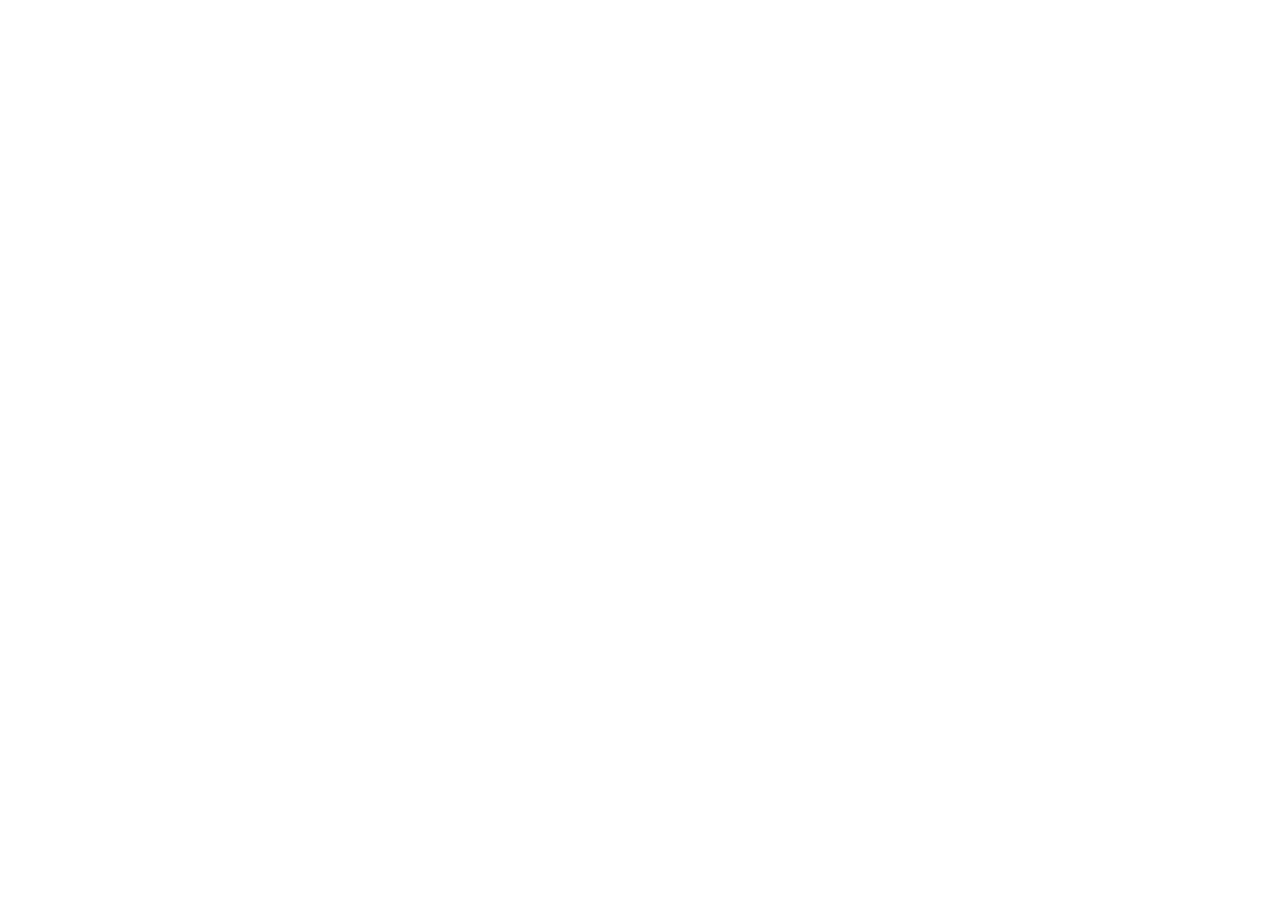
==== commit 6658e6a3: "Add files via upload" ====
--- a/index.html
+++ b/index.html
@@ -22,12 +22,12 @@
       </div>
 
       <div class="institution-faculty">
-        FAKULTETI I GJEOLOGJISË DHE I MINIERAVE
+        FAKULTETI I GJEOLOGJISË DHE MINIERAVE
       </div>
 
       <div class="institution-department">
         DEPARTAMENTI I GJEOLOGJISË SË ZBATUAR
-        DHE I GJEOINFORMATIKËS
+        DHE GJEOINFORMATIKËS
       </div>
 
       <div class="header-divider"></div>
@@ -54,7 +54,9 @@
                 <th>Aktiviteti</th>
                 <th>ECTS</th>
                 <th>Nr. grupeve</th>
-                <th>Orë të parashikuara</th>
+                <th aria-label="Orë të parashikuara">
+                  Orë<span class="label-full"> të parashikuara</span>
+                </th>
               </tr>
             </thead>
 
@@ -133,7 +135,10 @@
                 <th>Aktiviteti</th>
                 <th>Faktike</th>
                 <th>Parashikuar</th>
-                <th>Mbeten (+) / Tejkalim (−)</th>
+                <th aria-label="Mbeten (+) / Tejkalim (−)">
+                  <span class="label-full">Mbeten (+) / Tejkalim (−)</span>
+                  <span class="label-short" aria-hidden="true">+ / −</span>
+                </th>
               </tr>
             </thead>
 
@@ -217,7 +222,6 @@
   </main>
 
   <script src="vendor/pdfmake.min.js"></script>
-  <script src="vendor/comfortaa-vfs.js"></script>
   <script src="core.js"></script>
   <script src="pdf.js"></script>
   <script src="app.js"></script>
--- a/style.css
+++ b/style.css
@@ -2,7 +2,7 @@
 
 @font-face {
   font-family: "Comfortaa";
-  src: url("fonts/Comfortaa-Regular.ttf") format("truetype");
+  src: url("fonts/Comfortaa-Regular.woff") format("woff");
   font-weight: 300 500;
   font-style: normal;
   font-display: swap;
@@ -10,7 +10,7 @@
 
 @font-face {
   font-family: "Comfortaa";
-  src: url("fonts/Comfortaa-Bold.ttf") format("truetype");
+  src: url("fonts/Comfortaa-Bold.woff") format("woff");
   font-weight: 600 900;
   font-style: normal;
   font-display: swap;
@@ -312,6 +312,12 @@
   max-width: 130px;
 }
 
+/* 02 dhe 04 · Tituj të shkurtër në celular */
+
+.label-short {
+  display: none;
+}
+
 /* 03 · Regjistrimet e mësimit */
 
 #lessons {
@@ -445,7 +451,7 @@
 /* 04 · Butonat e verifikimit dhe përmbledhjes */
 
 .verification-actions {
-  gap: 16px 24px;
+  gap: 29px 24px;
 }
 
 .verification-buttons {
@@ -459,6 +465,8 @@
   margin: 0;
   max-width: 100%;
   text-align: center;
+  background-color: #FEFDFC;
+  color: var(--primary);
 }
 
 /* Udhëzuesi pas tekstit për ruajtjen e draftit */
@@ -490,7 +498,7 @@
 
 /* Hapësira mes butonave dhe udhëzimit për draftin */
 .draft-help {
-  margin-top: 28px;
+  margin-top: 31px;
 }
 
 .status {
@@ -586,4 +594,13 @@
   h1 {
     font-size: 23px;
   }
-}
+
+  /* 02 · "Orë"; 04 · "+ / −" */
+  .label-full {
+    display: none;
+  }
+
+  .label-short {
+    display: inline;
+  }
+}
